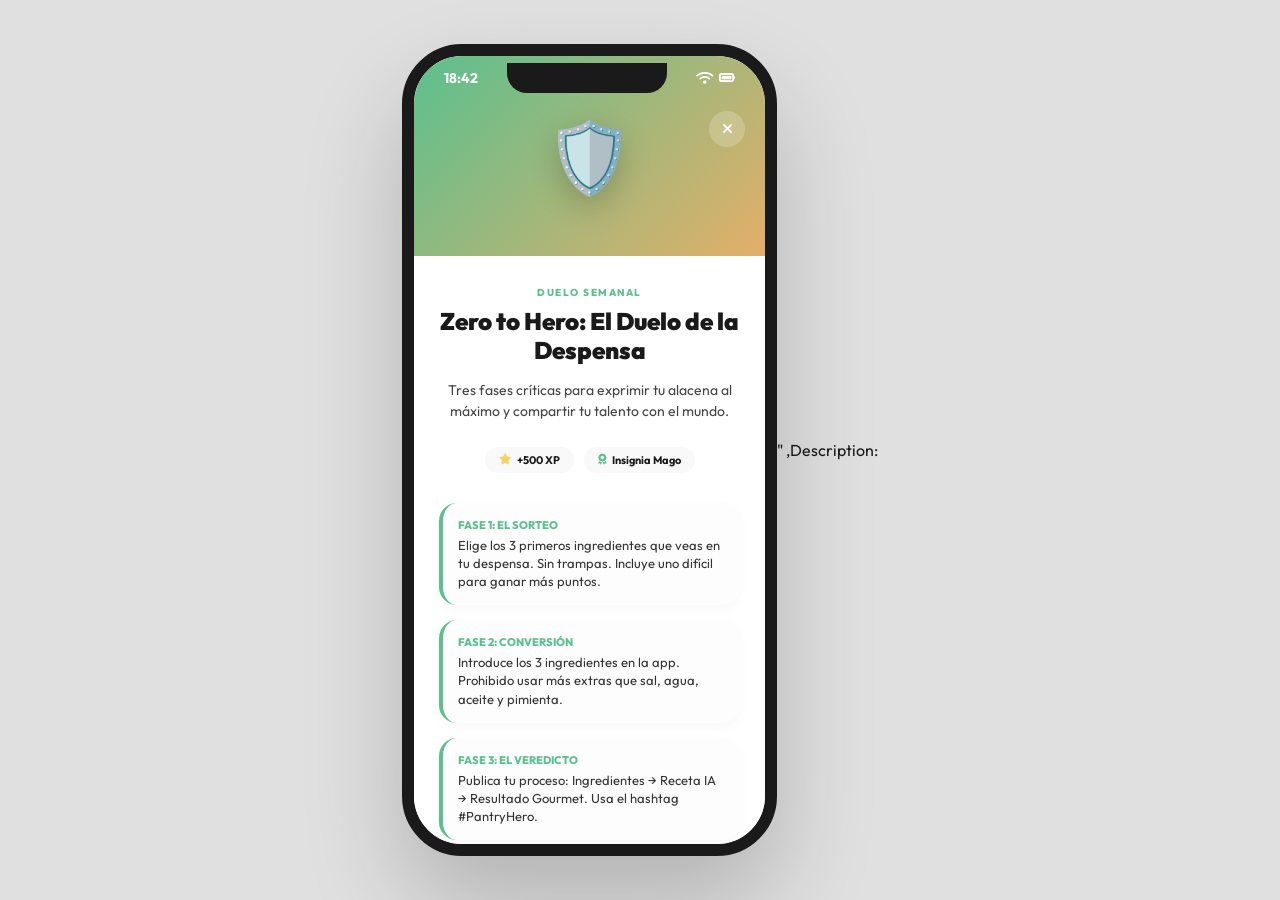
==== challenge-hero.html @ eacaaf4f "Add files via upload" ====
<!DOCTYPE html>
<html lang="es">
<head>
    <meta charset="UTF-8">
    <meta name="viewport" content="width=device-width, initial-scale=1.0">
    <title>Reto: Zero to Hero - Pantry Chef</title>
    <link href="https://fonts.googleapis.com/css2?family=Outfit:wght@300;400;600;700;800&display=swap" rel="stylesheet">
    <link rel="stylesheet" href="https://cdnjs.cloudflare.com/ajax/libs/font-awesome/6.4.0/css/all.min.css">
    <style>
        :root {
            --primary: #5BC08E;
            --secondary: #FF8A5C;
            --accent: #FFD25A;
            --text: #1a1a1a;
            --bg: #f8f9fa;
        }

        * {
            margin: 0;
            padding: 0;
            box-sizing: border-box;
            font-family: 'Outfit', sans-serif;
        }

        body {
            background-color: #e0e0e0;
            display: flex;
            justify-content: center;
            align-items: center;
            min-height: 100vh;
            overflow: hidden;
            color: var(--text);
        }

        /* Phone Frame */
        .phone-frame {
            height: 812px;
            max-height: 95vh;
            width: auto;
            aspect-ratio: 375 / 812;
            background: #fff;
            border: 12px solid #1a1a1a;
            border-radius: 60px;
            position: relative;
            overflow: hidden;
            box-shadow: 0 50px 100px rgba(0,0,0,0.2);
            display: flex;
            flex-direction: column;
        }

        .status-bar {
            height: 44px;
            padding: 0 30px;
            display: flex;
            justify-content: space-between;
            align-items: center;
            font-size: 14px;
            font-weight: 700;
            color: #fff;
            position: absolute;
            top: 0;
            width: 100%;
            z-index: 1000;
        }

        .notch {
            width: 160px;
            height: 30px;
            background: #1a1a1a;
            border-bottom-left-radius: 20px;
            border-bottom-right-radius: 20px;
        }

        .app-container {
            flex: 1;
            overflow-y: auto;
            scrollbar-width: none;
            background: #fff;
        }

        .app-container::-webkit-scrollbar {
            display: none;
        }

        .challenge-hero {
            height: 200px;
            background: linear-gradient(135deg, var(--primary), #e4af68);
            display: flex;
            align-items: center;
            justify-content: center;
            position: relative;
            color: #fff;
        }

        .challenge-emoji {
            font-size: 70px;
            filter: drop-shadow(0 10px 15px rgba(0,0,0,0.2));
        }

        .content {
            padding: 30px 25px;
            text-align: center;
        }

        .tag {
            font-size: 10px;
            font-weight: 800;
            color: var(--primary);
            text-transform: uppercase;
            letter-spacing: 1.5px;
            margin-bottom: 8px;
            display: block;
        }

        h1 {
            font-size: 24px;
            font-weight: 900;
            line-height: 1.2;
            margin-bottom: 15px;
        }

        .desc {
            font-size: 14px;
            color: #444;
            margin-bottom: 25px;
            line-height: 1.5;
        }

        /* Phase Styles */
        .phases-container {
            margin-top: 30px;
            text-align: left;
        }

        .phase-card {
            background: #fdfdfd;
            border-radius: 18px;
            padding: 15px;
            margin-bottom: 15px;
            border-left: 4px solid var(--primary);
            box-shadow: 0 4px 12px rgba(0,0,0,0.03);
        }

        .phase-card h5 {
            font-size: 11px;
            color: var(--primary);
            font-weight: 800;
            margin-bottom: 4px;
            text-transform: uppercase;
        }

        .phase-card p {
            font-size: 13px;
            line-height: 1.4;
            color: #333;
        }

        .rankings-box {
            margin-top: 30px;
            background: #fff;
            border: 1px dashed #ccc;
            border-radius: 20px;
            padding: 20px;
            text-align: left;
        }

        .rankings-box h5 {
            font-size: 12px;
            color: #888;
            margin-bottom: 12px;
            text-transform: uppercase;
        }

        .rank-item {
            font-size: 12px;
            margin-bottom: 8px;
            line-height: 1.4;
        }

        .rank-item span {
            font-weight: 800;
            color: var(--secondary);
        }

        .btn-accept {
            display: block;
            width: 100%;
            padding: 18px;
            background: var(--primary);
            color: #fff;
            border: none;
            border-radius: 20px;
            font-size: 14px;
            font-weight: 800;
            cursor: pointer;
            margin-top: 30px;
            box-shadow: 0 10px 20px rgba(91, 192, 142, 0.2);
            text-align: center;
            text-decoration: none;
        }

        .close-btn {
            position: absolute;
            top: 55px;
            right: 20px;
            width: 36px;
            height: 36px;
            background: rgba(255,255,255,0.2);
            backdrop-filter: blur(10px);
            border-radius: 50%;
            display: flex;
            align-items: center;
            justify-content: center;
            cursor: pointer;
            z-index: 1100;
            color: #fff;
            text-decoration: none;
            font-size: 14px;
        }

        .reward-pills {
            display: flex;
            justify-content: center;
            gap: 10px;
            margin-bottom: 20px;
        }

        .reward-pill {
            background: #f9f9f9;
            padding: 6px 14px;
            border-radius: 50px;
            font-size: 11px;
            font-weight: 700;
            display: flex;
            align-items: center;
            gap: 6px;
        }
    </style>
</head>
<body>

    <div class="phone-frame">
        <div class="status-bar">
            <span>18:42</span>
            <div class="notch"></div>
            <div style="display: flex; gap: 5px; align-items: center;">
                <i class="fas fa-wifi"></i>
                <i class="fas fa-battery-full"></i>
            </div>
        </div>

        <a href="javascript:window.close()" class="close-btn"><i class="fas fa-times"></i></a>

        <div class="app-container">
            <div class="challenge-hero">
                <div class="challenge-emoji">🛡️</div>
            </div>

            <div class="content">
                <span class="tag">DUELO SEMANAL</span>
                <h1>Zero to Hero: El Duelo de la Despensa</h1>
                <p class="desc">Tres fases críticas para exprimir tu alacena al máximo y compartir tu talento con el mundo.</p>

                <div class="reward-pills">
                    <div class="reward-pill"><i class="fas fa-star" style="color: #f5d263;"></i> +500 XP</div>
                    <div class="reward-pill"><i class="fas fa-award" style="color: var(--primary);"></i> Insignia Mago</div>
                </div>

                <div class="phases-container">
                    <div class="phase-card">
                        <h5>FASE 1: EL SORTEO</h5>
                        <p>Elige los 3 primeros ingredientes que veas en tu despensa. Sin trampas. Incluye uno difícil para ganar más puntos.</p>
                    </div>
                    <div class="phase-card">
                        <h5>FASE 2: CONVERSIÓN</h5>
                        <p>Introduce los 3 ingredientes en la app. Prohibido usar más extras que sal, agua, aceite y pimienta.</p>
                    </div>
                    <div class="phase-card">
                        <h5>FASE 3: EL VEREDICTO</h5>
                        <p>Publica tu proceso: Ingredientes → Receta IA → Resultado Gourmet. Usa el hashtag #PantryHero.</p>
                    </div>
                </div>

                <div class="rankings-box">
                    <h5>¿QUÉ RANGO CONSEGUIRÁS?</h5>
                    <div class="rank-item"><span>Pinche de Emergencia:</span> Has logrado un plato rico con lo mínimo.</div>
                    <div class="rank-item"><span>Mago de la Alacena:</span> Has usado un ingrediente al borde de la caducidad.</div>
                    <div class="rank-item"><span>Master de Pantry Chef:</span> Tu plato parece de estrella Michelin solo con la app.</div>
                </div>

                <a href="javascript:window.close()" class="btn-accept">¡ACEPTO EL RETO!</a>
                
                <p style="margin-top: 30px; color: #bbb; font-size: 11px;">Pantry Chef Challenge System v2.0</p>
                <div style="height: 40px;"></div>
            </div>
        </div>
    </div>

</body>
</html>
" ,Description:
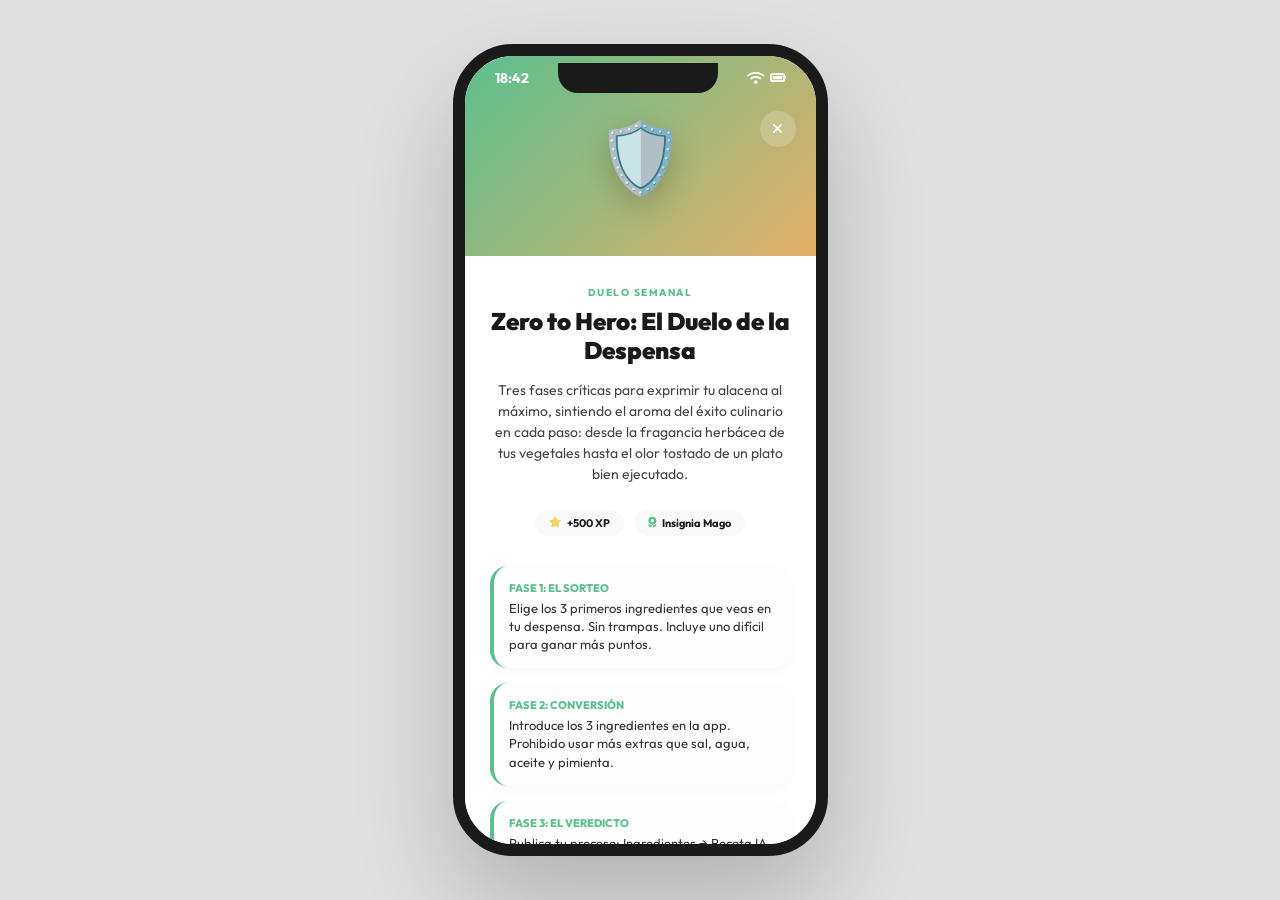
==== commit 555f9954: "Update challenge-hero.html" ====
--- a/challenge-hero.html
+++ b/challenge-hero.html
@@ -249,7 +249,7 @@
             </div>
         </div>
 
-        <a href="javascript:window.close()" class="close-btn"><i class="fas fa-times"></i></a>
+        <a href="index.html" class="close-btn"><i class="fas fa-times"></i></a>
 
         <div class="app-container">
             <div class="challenge-hero">
@@ -259,7 +259,7 @@
             <div class="content">
                 <span class="tag">DUELO SEMANAL</span>
                 <h1>Zero to Hero: El Duelo de la Despensa</h1>
-                <p class="desc">Tres fases críticas para exprimir tu alacena al máximo y compartir tu talento con el mundo.</p>
+                <p class="desc">Tres fases críticas para exprimir tu alacena al máximo, sintiendo el aroma del éxito culinario en cada paso: desde la fragancia herbácea de tus vegetales hasta el olor tostado de un plato bien ejecutado.</p>
 
                 <div class="reward-pills">
                     <div class="reward-pill"><i class="fas fa-star" style="color: #f5d263;"></i> +500 XP</div>
@@ -288,7 +288,7 @@
                     <div class="rank-item"><span>Master de Pantry Chef:</span> Tu plato parece de estrella Michelin solo con la app.</div>
                 </div>
 
-                <a href="javascript:window.close()" class="btn-accept">¡ACEPTO EL RETO!</a>
+                <a href="index.html" class="btn-accept">¡ACEPTO EL RETO!</a>
                 
                 <p style="margin-top: 30px; color: #bbb; font-size: 11px;">Pantry Chef Challenge System v2.0</p>
                 <div style="height: 40px;"></div>
@@ -298,4 +298,3 @@
 
 </body>
 </html>
-" ,Description:
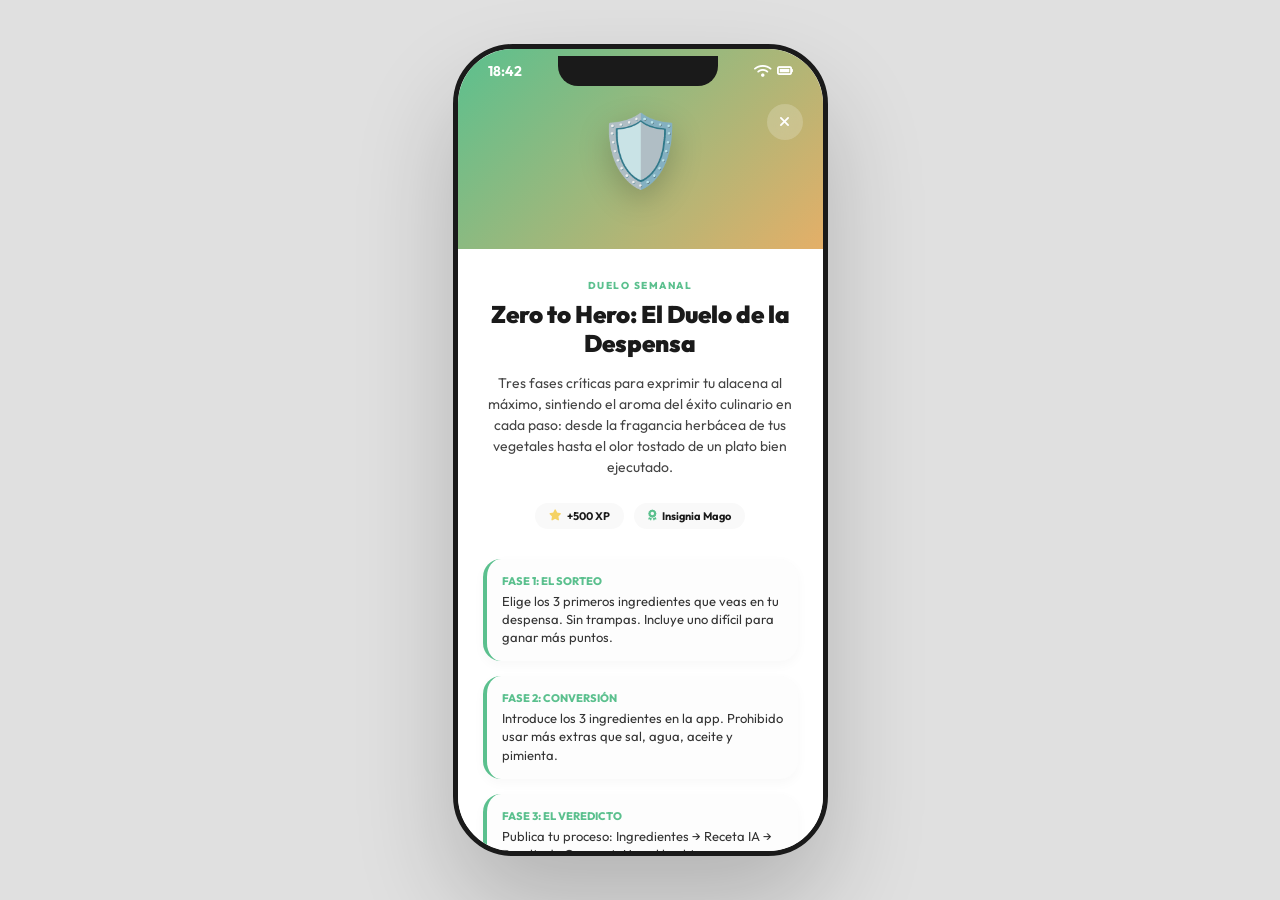
==== commit fd7f84d6: "Reduce border thickness from 12px to 5px" ====
--- a/challenge-hero.html
+++ b/challenge-hero.html
@@ -39,7 +39,7 @@
             width: auto;
             aspect-ratio: 375 / 812;
             background: #fff;
-            border: 12px solid #1a1a1a;
+            border: 5px solid #1a1a1a;
             border-radius: 60px;
             position: relative;
             overflow: hidden;
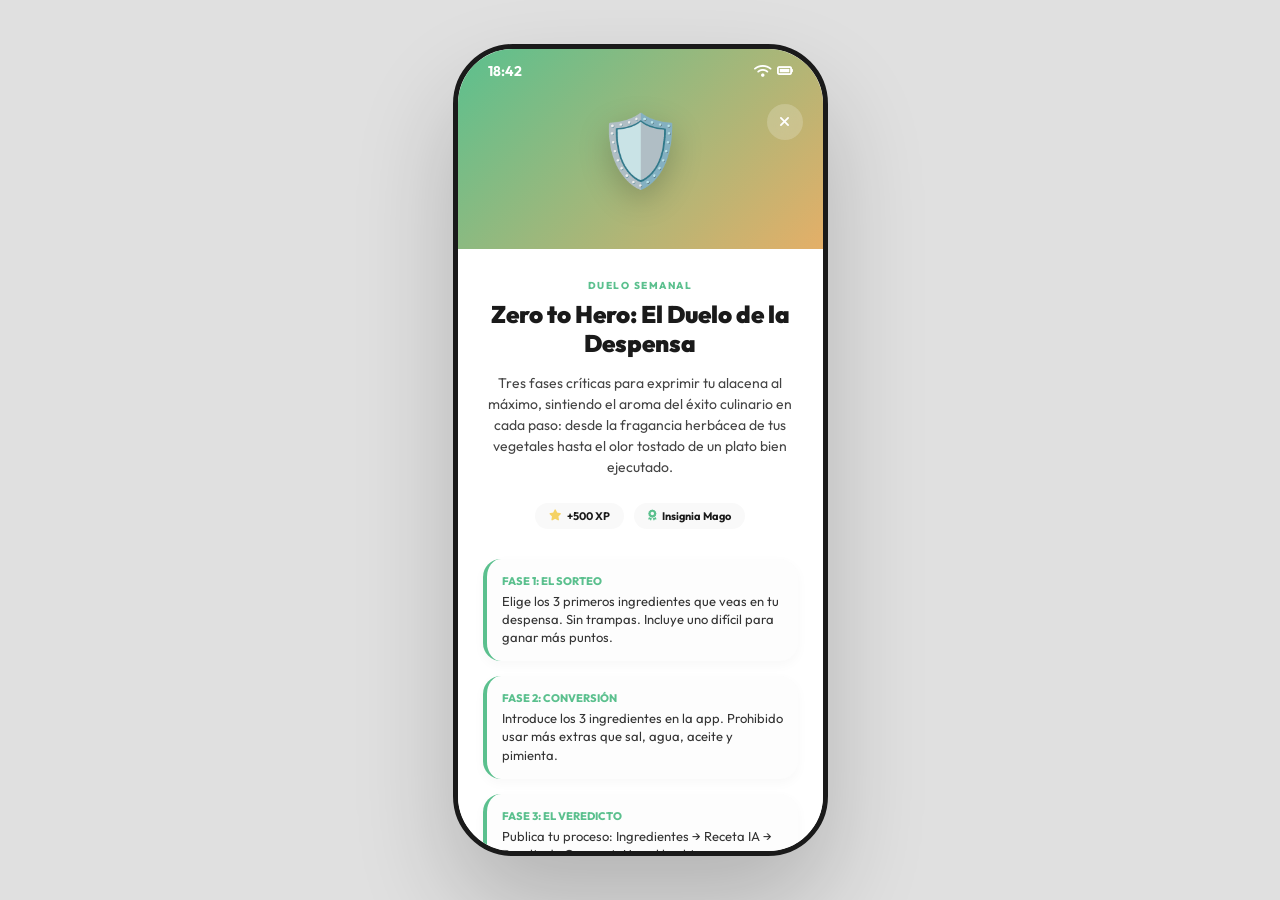
==== commit cd6457e7: "Update challenge-hero.html" ====
--- a/challenge-hero.html
+++ b/challenge-hero.html
@@ -242,7 +242,6 @@
     <div class="phone-frame">
         <div class="status-bar">
             <span>18:42</span>
-            <div class="notch"></div>
             <div style="display: flex; gap: 5px; align-items: center;">
                 <i class="fas fa-wifi"></i>
                 <i class="fas fa-battery-full"></i>
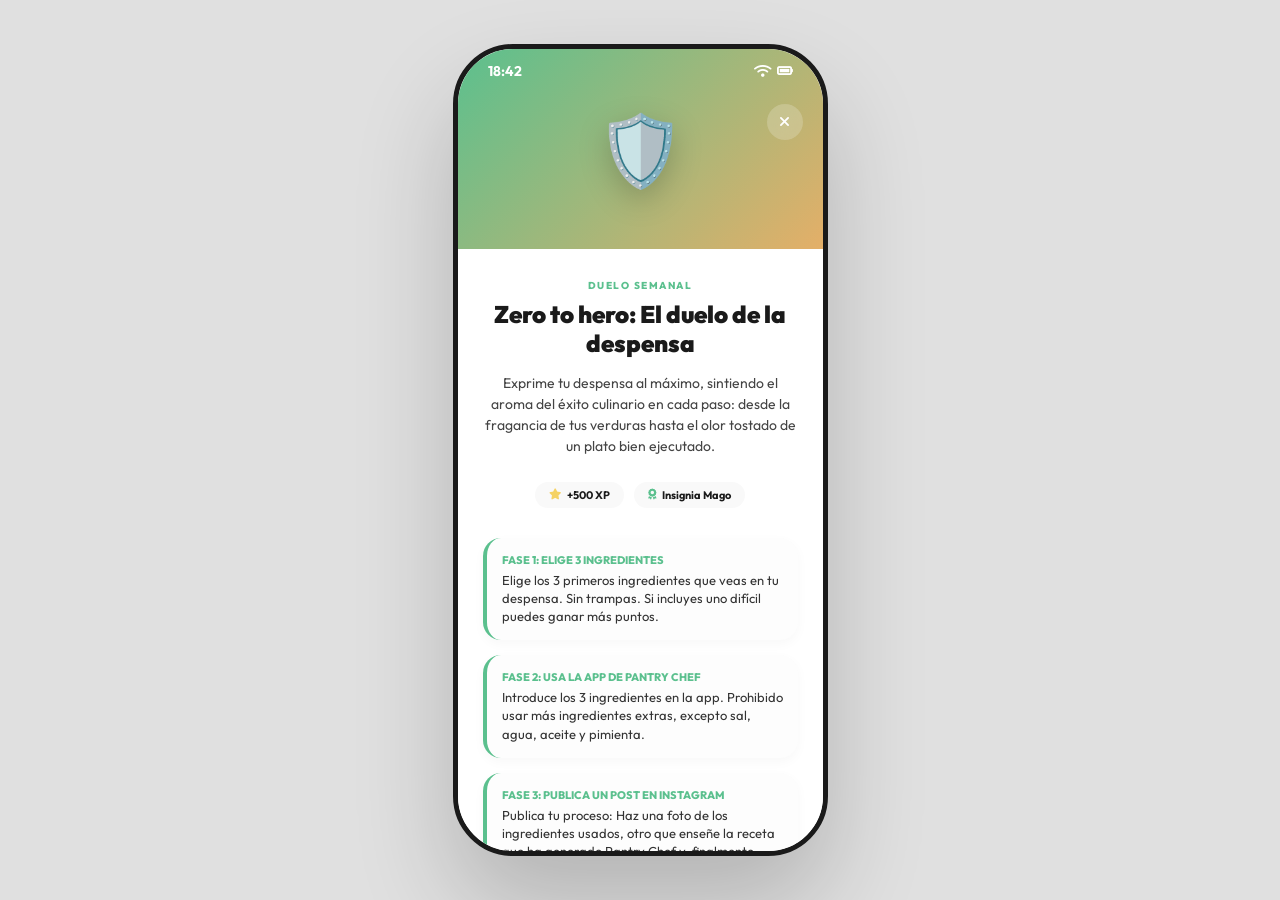
==== commit bd523659: "Update challenge-hero.html" ====
--- a/challenge-hero.html
+++ b/challenge-hero.html
@@ -257,8 +257,8 @@
 
             <div class="content">
                 <span class="tag">DUELO SEMANAL</span>
-                <h1>Zero to Hero: El Duelo de la Despensa</h1>
-                <p class="desc">Tres fases críticas para exprimir tu alacena al máximo, sintiendo el aroma del éxito culinario en cada paso: desde la fragancia herbácea de tus vegetales hasta el olor tostado de un plato bien ejecutado.</p>
+                <h1>Zero to hero: El duelo de la despensa</h1>
+                <p class="desc">Exprime tu despensa al máximo, sintiendo el aroma del éxito culinario en cada paso: desde la fragancia de tus verduras hasta el olor tostado de un plato bien ejecutado.</p>
 
                 <div class="reward-pills">
                     <div class="reward-pill"><i class="fas fa-star" style="color: #f5d263;"></i> +500 XP</div>
@@ -267,16 +267,16 @@
 
                 <div class="phases-container">
                     <div class="phase-card">
-                        <h5>FASE 1: EL SORTEO</h5>
-                        <p>Elige los 3 primeros ingredientes que veas en tu despensa. Sin trampas. Incluye uno difícil para ganar más puntos.</p>
+                        <h5>FASE 1: ELIGE 3 INGREDIENTES</h5>
+                        <p>Elige los 3 primeros ingredientes que veas en tu despensa. Sin trampas. Si incluyes uno difícil puedes ganar más puntos.</p>
                     </div>
                     <div class="phase-card">
-                        <h5>FASE 2: CONVERSIÓN</h5>
-                        <p>Introduce los 3 ingredientes en la app. Prohibido usar más extras que sal, agua, aceite y pimienta.</p>
+                        <h5>FASE 2: USA LA APP DE PANTRY CHEF</h5>
+                        <p>Introduce los 3 ingredientes en la app. Prohibido usar más ingredientes extras, excepto sal, agua, aceite y pimienta.</p>
                     </div>
                     <div class="phase-card">
-                        <h5>FASE 3: EL VEREDICTO</h5>
-                        <p>Publica tu proceso: Ingredientes → Receta IA → Resultado Gourmet. Usa el hashtag #PantryHero.</p>
+                        <h5>FASE 3: PUBLICA UN POST EN INSTAGRAM</h5>
+                        <p>Publica tu proceso: Haz una foto de los ingredientes usados, otro que enseñe la receta que ha generado Pantry Chef y, finalmente, otra imagen que muestre el resultado del plato. Es importante que uses el hashtag #PantryHero.</p>
                     </div>
                 </div>
 
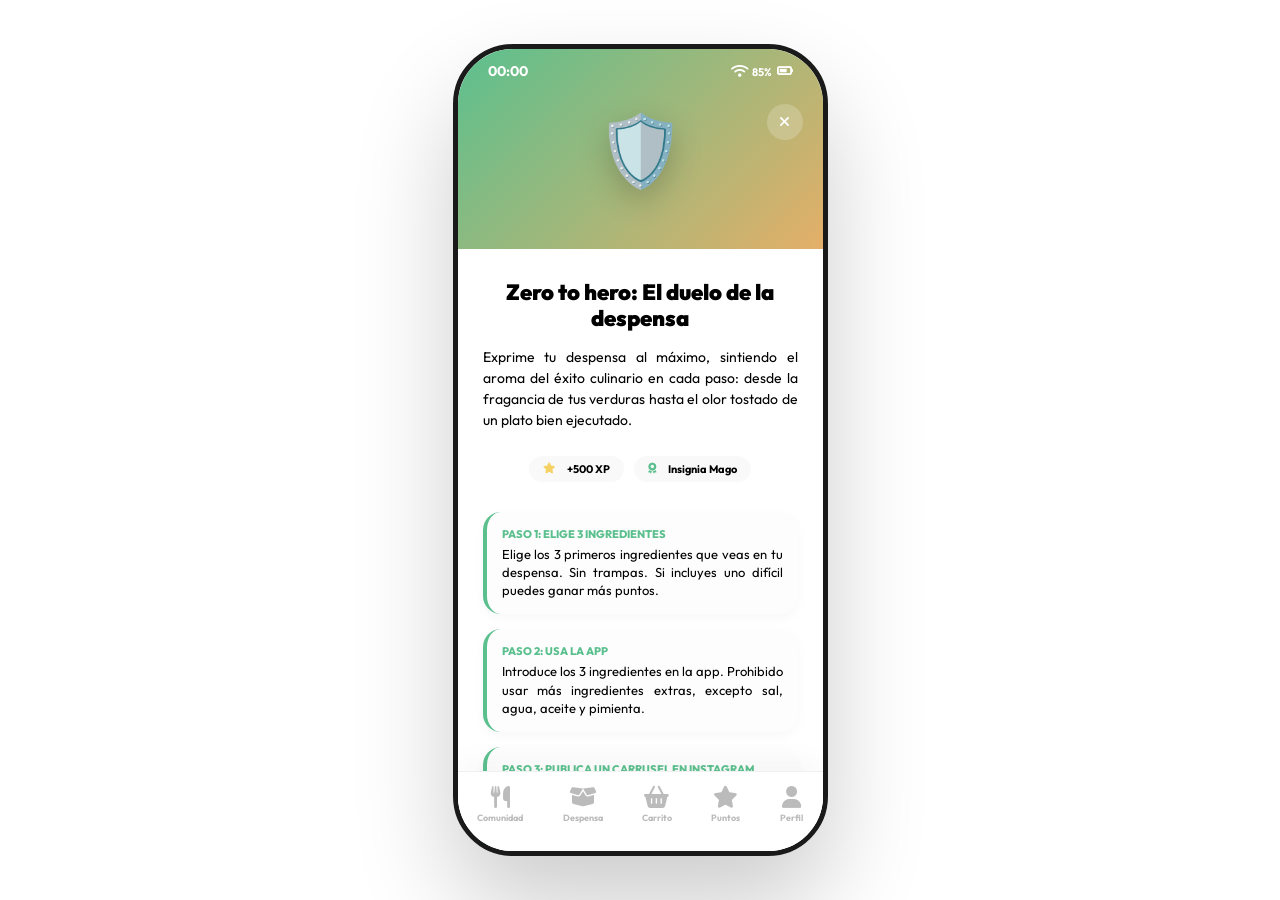
==== commit d7229e32: "Update challenge-hero.html" ====
--- a/challenge-hero.html
+++ b/challenge-hero.html
@@ -3,9 +3,11 @@
 <head>
     <meta charset="UTF-8">
     <meta name="viewport" content="width=device-width, initial-scale=1.0">
-    <title>Reto: Zero to Hero - Pantry Chef</title>
+    <title>Reto: Zero to hero</title>
     <link href="https://fonts.googleapis.com/css2?family=Outfit:wght@300;400;600;700;800&display=swap" rel="stylesheet">
     <link rel="stylesheet" href="https://cdnjs.cloudflare.com/ajax/libs/font-awesome/6.4.0/css/all.min.css">
+    <link rel="icon" type="image/png"
+        href="https://github.com/mardellop/Pantry-Chef/blob/main/PantryChef%20Logo.png?raw=true">
     <style>
         :root {
             --primary: #5BC08E;
@@ -23,13 +25,13 @@
         }
 
         body {
-            background-color: #e0e0e0;
+            background-color: #fff;
             display: flex;
             justify-content: center;
             align-items: center;
             min-height: 100vh;
             overflow: hidden;
-            color: var(--text);
+            color: #000;
         }
 
         /* Phone Frame */
@@ -76,6 +78,7 @@
             overflow-y: auto;
             scrollbar-width: none;
             background: #fff;
+            padding-bottom: 90px; /* Space for the navigation bar */
         }
 
         .app-container::-webkit-scrollbar {
@@ -113,7 +116,7 @@
         }
 
         h1 {
-            font-size: 24px;
+            font-size: 22px;
             font-weight: 900;
             line-height: 1.2;
             margin-bottom: 15px;
@@ -121,9 +124,10 @@
 
         .desc {
             font-size: 14px;
-            color: #444;
+            color: #000;
             margin-bottom: 25px;
             line-height: 1.5;
+            text-align: justify;
         }
 
         /* Phase Styles */
@@ -152,7 +156,8 @@
         .phase-card p {
             font-size: 13px;
             line-height: 1.4;
-            color: #333;
+            color: #000;
+            text-align: justify;
         }
 
         .rankings-box {
@@ -175,6 +180,7 @@
             font-size: 12px;
             margin-bottom: 8px;
             line-height: 1.4;
+            color: #000;
         }
 
         .rank-item span {
@@ -234,21 +240,68 @@
             display: flex;
             align-items: center;
             gap: 6px;
+            color: #000;
+        }
+        .reward-pill i {
+            margin-right: 6px;
+        }
+
+        /* Navigation Bar (Restored for Challenge View) */
+        .nav-bar {
+            height: 80px;
+            background: #fff;
+            border-top: 1px solid #f0f0f0;
+            display: flex;
+            justify-content: space-around;
+            align-items: center;
+            z-index: 1000;
+            box-shadow: 0 -10px 30px rgba(0, 0, 0, 0.03);
+            padding-bottom: 15px;
+            position: absolute;
+            bottom: 0;
+            left: 0;
+            right: 0;
+        }
+
+        .nav-item {
+            color: #bbb;
+            font-size: 22px;
+            cursor: pointer;
+            transition: all 0.3s cubic-bezier(0.175, 0.885, 0.32, 1.275);
+            display: flex;
+            flex-direction: column;
+            align-items: center;
+        }
+
+        .nav-item.active {
+            color: #5BC08E;
+            transform: translateY(-5px);
+        }
+
+        .nav-item span {
+            font-size: 9px;
+            margin-top: 4px;
+            font-weight: 700;
+            color: #bbb; /* Explicitly grey text */
         }
     </style>
 </head>
 <body>
 
-    <div class="phone-frame">
+<div class="phone-frame">
         <div class="status-bar">
-            <span>18:42</span>
-            <div style="display: flex; gap: 5px; align-items: center;">
+            <div class="status-left">
+                <span id="current-time">00:00</span>
+            </div>
+            <div class="status-right">
                 <i class="fas fa-wifi"></i>
-                <i class="fas fa-battery-full"></i>
+                <span style="font-size: 11px; margin-right: 2px;">85%</span>
+                <i class="fas fa-battery-three-quarters"></i>
             </div>
         </div>
 
-        <a href="index.html" class="close-btn"><i class="fas fa-times"></i></a>
+
+        <a href="#" class="close-btn" onclick="event.preventDefault(); navToParent('profile');"><i class="fas fa-times"></i></a>
 
         <div class="app-container">
             <div class="challenge-hero">
@@ -256,7 +309,6 @@
             </div>
 
             <div class="content">
-                <span class="tag">DUELO SEMANAL</span>
                 <h1>Zero to hero: El duelo de la despensa</h1>
                 <p class="desc">Exprime tu despensa al máximo, sintiendo el aroma del éxito culinario en cada paso: desde la fragancia de tus verduras hasta el olor tostado de un plato bien ejecutado.</p>
 
@@ -267,33 +319,72 @@
 
                 <div class="phases-container">
                     <div class="phase-card">
-                        <h5>FASE 1: ELIGE 3 INGREDIENTES</h5>
+                        <h5>PASO 1: ELIGE 3 INGREDIENTES</h5>
                         <p>Elige los 3 primeros ingredientes que veas en tu despensa. Sin trampas. Si incluyes uno difícil puedes ganar más puntos.</p>
                     </div>
                     <div class="phase-card">
-                        <h5>FASE 2: USA LA APP DE PANTRY CHEF</h5>
+                        <h5>PASO 2: USA LA APP</h5>
                         <p>Introduce los 3 ingredientes en la app. Prohibido usar más ingredientes extras, excepto sal, agua, aceite y pimienta.</p>
                     </div>
                     <div class="phase-card">
-                        <h5>FASE 3: PUBLICA UN POST EN INSTAGRAM</h5>
+                        <h5>PASO 3: PUBLICA UN CARRUSEL EN INSTAGRAM</h5>
                         <p>Publica tu proceso: Haz una foto de los ingredientes usados, otro que enseñe la receta que ha generado Pantry Chef y, finalmente, otra imagen que muestre el resultado del plato. Es importante que uses el hashtag #PantryHero.</p>
                     </div>
                 </div>
 
-                <div class="rankings-box">
-                    <h5>¿QUÉ RANGO CONSEGUIRÁS?</h5>
-                    <div class="rank-item"><span>Pinche de Emergencia:</span> Has logrado un plato rico con lo mínimo.</div>
-                    <div class="rank-item"><span>Mago de la Alacena:</span> Has usado un ingrediente al borde de la caducidad.</div>
-                    <div class="rank-item"><span>Master de Pantry Chef:</span> Tu plato parece de estrella Michelin solo con la app.</div>
-                </div>
-
-                <a href="index.html" class="btn-accept">¡ACEPTO EL RETO!</a>
+                <a href="#" class="btn-accept" onclick="event.preventDefault(); navToParent('profile');">¡ACEPTO EL RETO!</a>
                 
-                <p style="margin-top: 30px; color: #bbb; font-size: 11px;">Pantry Chef Challenge System v2.0</p>
                 <div style="height: 40px;"></div>
             </div>
         </div>
+
+        <!-- Navigation Bar (Bottom) -->
+        <nav class="nav-bar">
+            <div class="nav-item" onclick="navToParent('home')">
+                <i class="fas fa-utensils"></i>
+                <span>Comunidad</span>
+            </div>
+            <div class="nav-item" onclick="navToParent('pantry')">
+                <i class="fas fa-box-open"></i>
+                <span>Despensa</span>
+            </div>
+            <div class="nav-item" onclick="navToParent('cart')">
+                <i class="fas fa-shopping-basket"></i>
+                <span>Carrito</span>
+            </div>
+            <div class="nav-item" onclick="navToParent('points')">
+                <i class="fas fa-star"></i>
+                <span>Puntos</span>
+            </div>
+            <div class="nav-item" onclick="navToParent('profile')">
+                <i class="fas fa-user"></i>
+                <span>Perfil</span>
+            </div>
+        </nav>
     </div>
 
+    <script>
+        function navToParent(screen) {
+            console.log("Navigating to parent screen:", screen);
+            try {
+                const parentWin = window.parent || window.top;
+                if (parentWin && typeof parentWin.showScreen === 'function') {
+                    // Trigger sound in parent
+                    if (parentWin.SoundEngine) parentWin.SoundEngine.navDing();
+                    // Navigate parent
+                    parentWin.showScreen(screen);
+                    // Close overlay
+                    if (typeof parentWin.closePageOverlay === 'function') {
+                        parentWin.closePageOverlay();
+                    }
+                } else {
+                    window.location.href = 'index.html';
+                }
+            } catch (e) {
+                console.error("Navigation failed:", e);
+                window.location.href = 'index.html';
+            }
+        }
+    </script>
 </body>
 </html>
